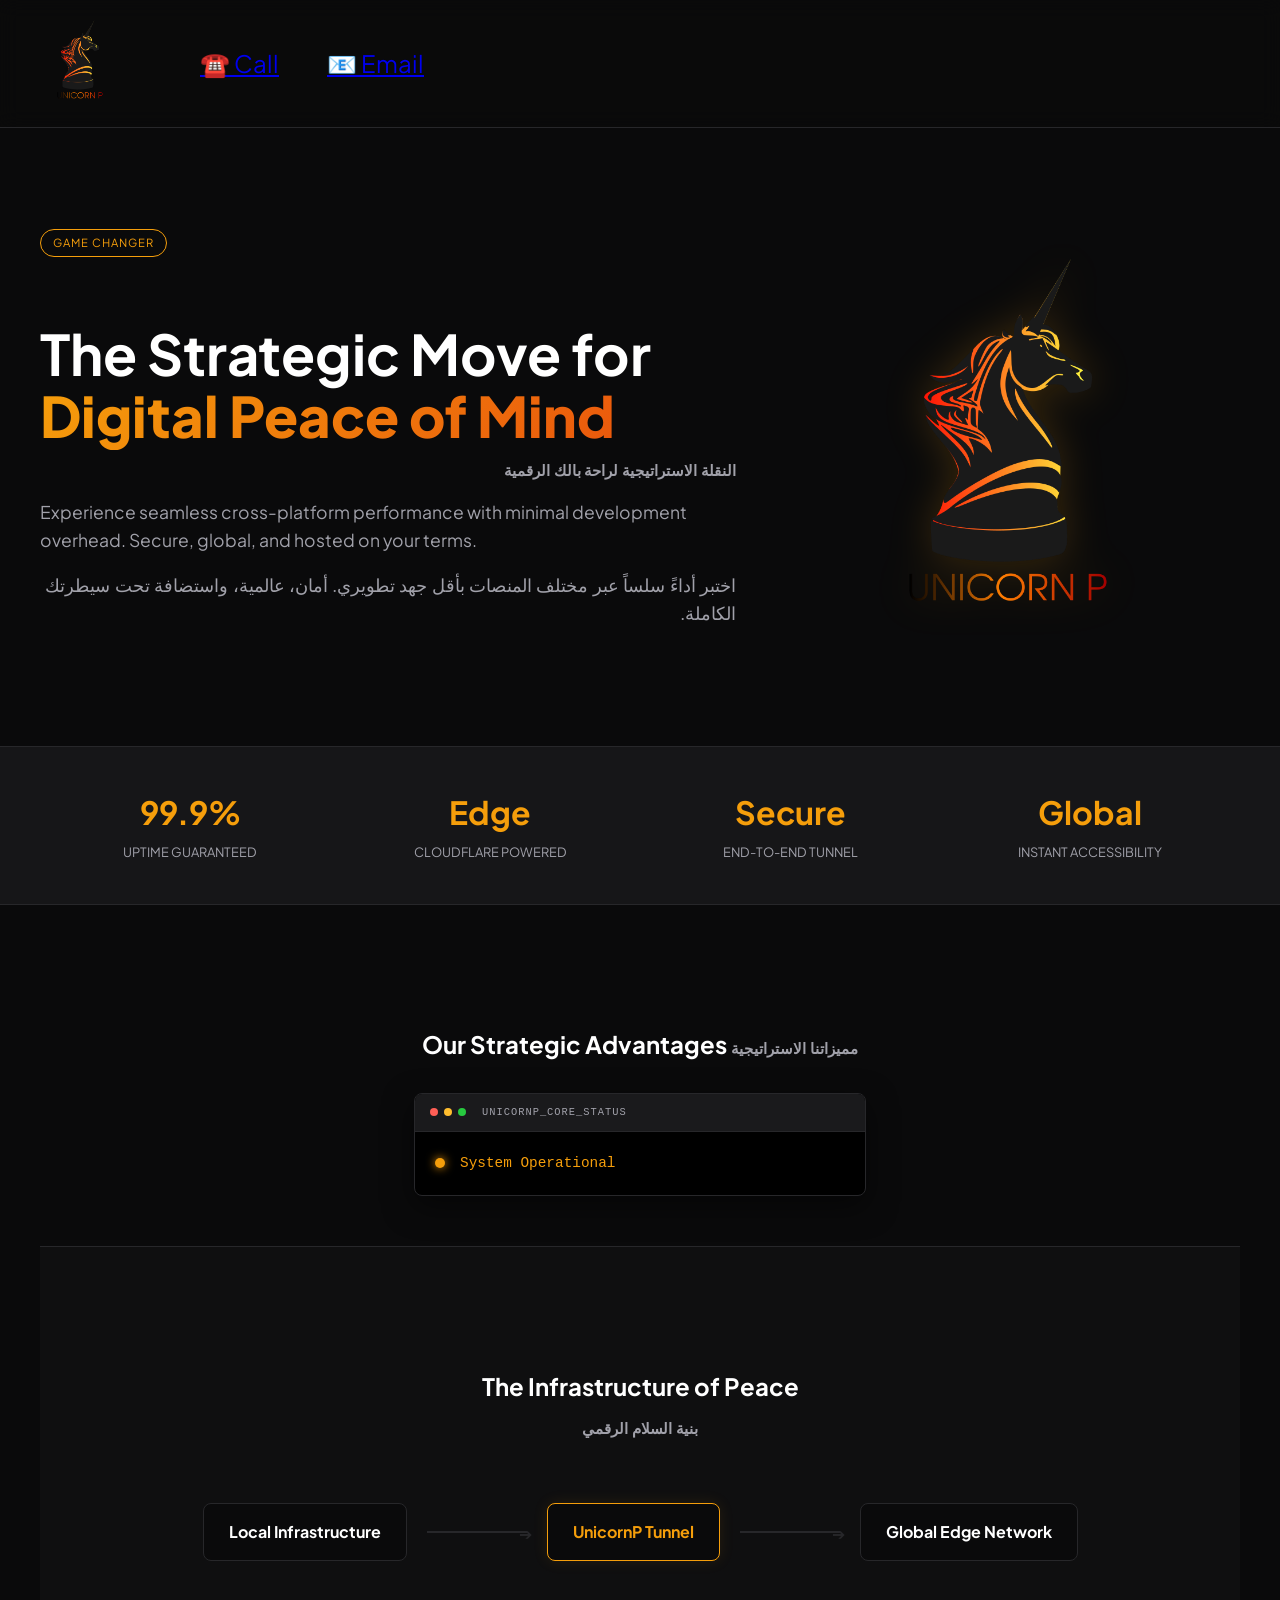
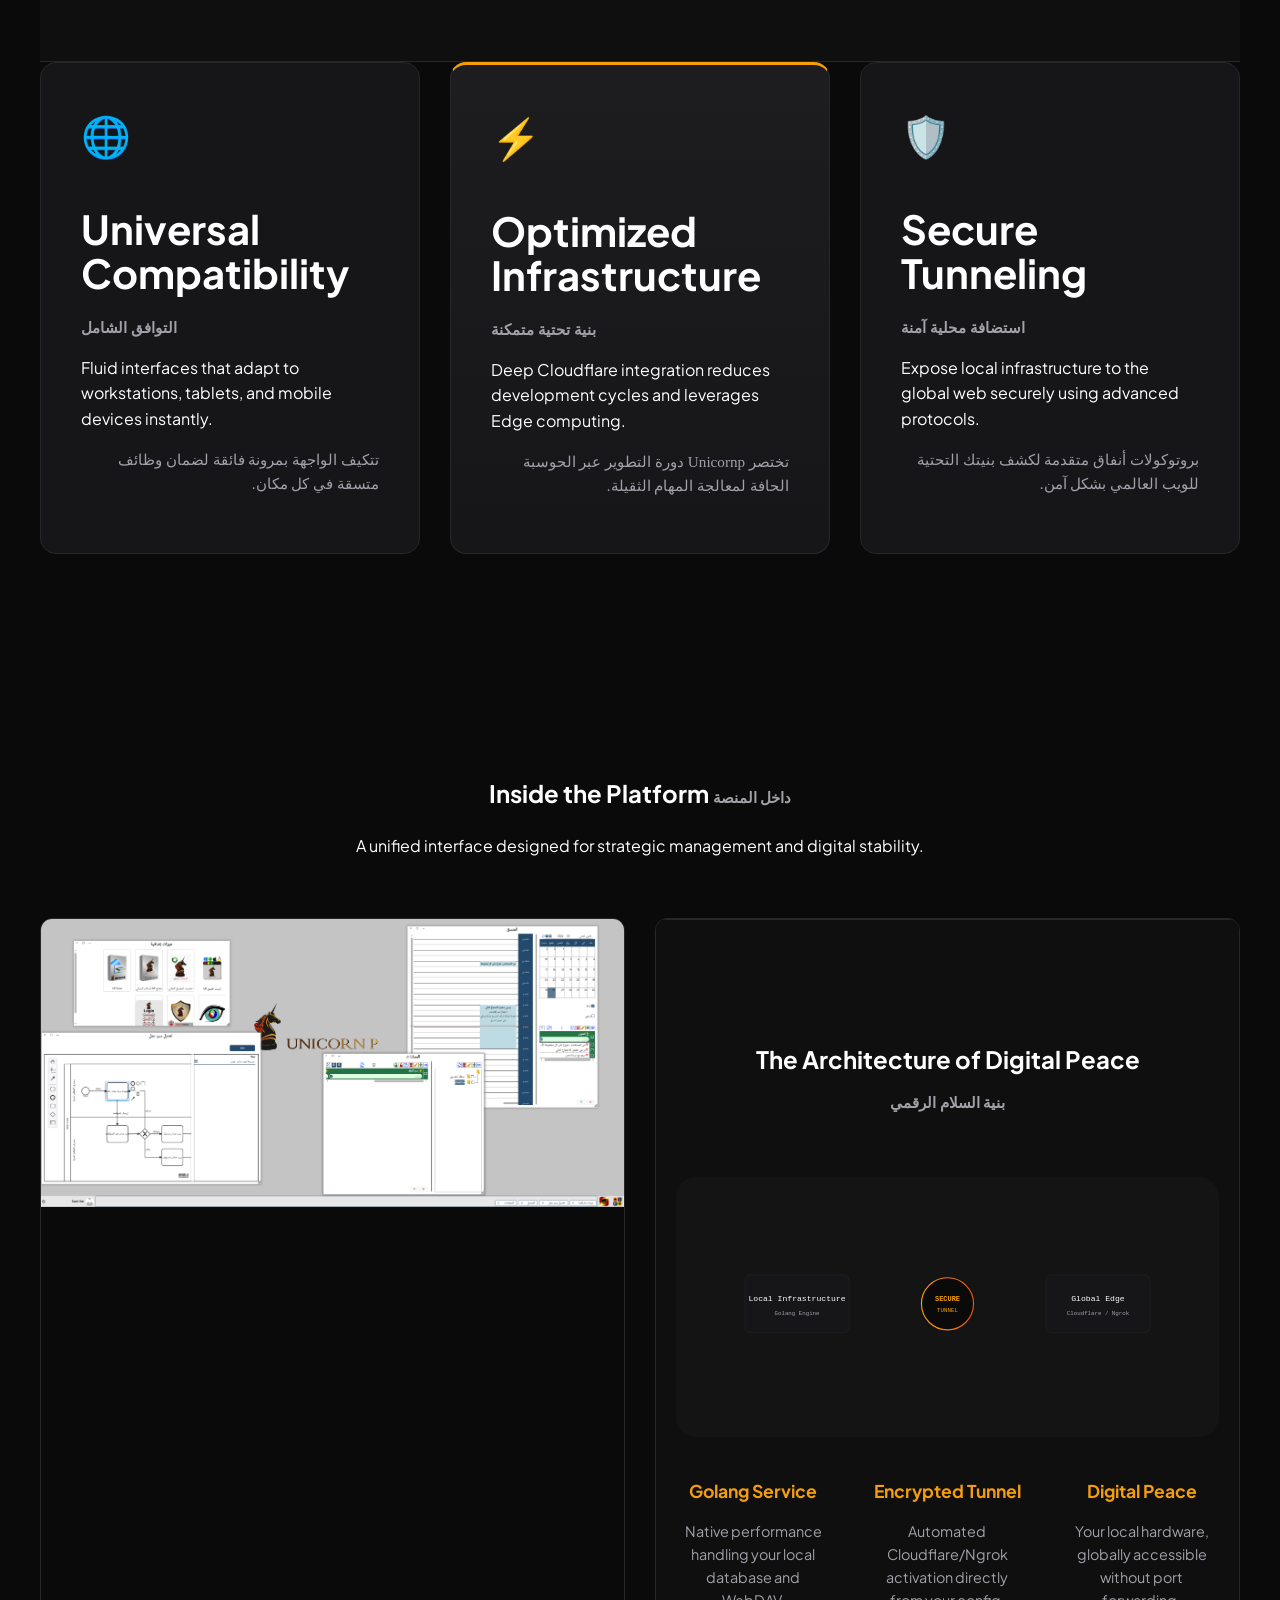
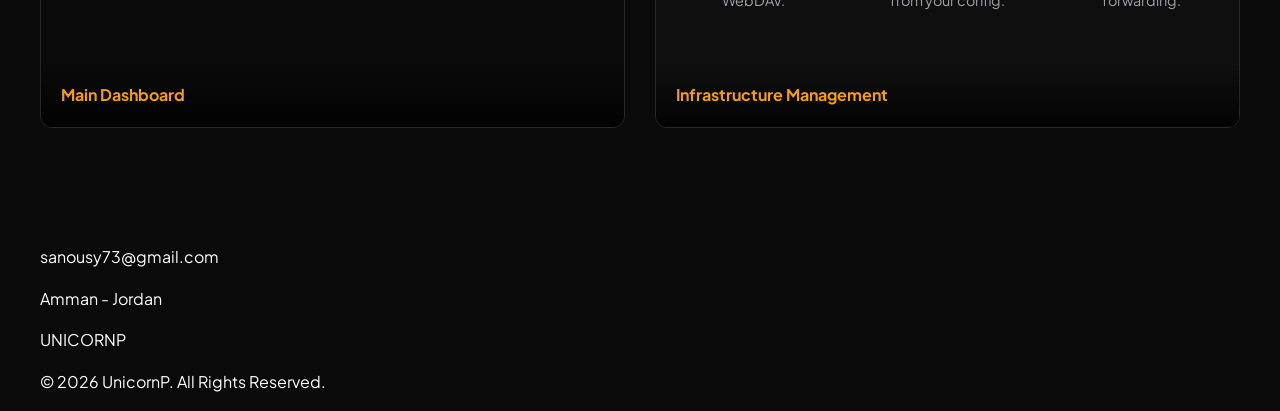
==== overview.html @ 40300f42 "Update: Added documentation engine, PDF legal files, and bilingual footer" ====
<!DOCTYPE html>
<html lang="en">

<head>
    <meta charset="UTF-8">
    <meta name="viewport" content="width=device-width, initial-scale=1.0">
    <title>UnicornP | Digital Peace of Mind</title>
    <meta name="title" content="UnicornP | The Strategic Game Changer">
    <meta name="description"
        content="Strategic infrastructure and digital stability powered by Golang. Experience total peace of mind.">

    <meta property="og:type" content="website">
    <meta property="og:url" content="https://up.sanousy.dev/">
    <meta property="og:title" content="UnicornP | Strategic Digital Infrastructure">
    <meta property="og:description"
        content="Providing peace of mind through optimized, secure tunneling and high-performance Go architecture.">
    <meta property="og:image" content="https://up.sanousy.dev/upicon.png">

    <meta property="twitter:card" content="summary_large_image">
    <meta property="twitter:url" content="https://up.sanousy.dev/">
    <meta property="twitter:title" content="UnicornP | The Strategic Game Changer">
    <meta property="twitter:description" content="Infrastructure on your terms. Local power, global reach.">
    <meta property="twitter:image" content="https://up.sanousy.dev/upicon.png">
    <link rel="stylesheet" href="style.css">
    <link
        href="https://fonts.googleapis.com/css2?family=Plus+Jakarta+Sans:wght@400;700;800&family=Noto+Sans+Arabic:wght@400;700&display=swap"
        rel="stylesheet">
</head>

<body class="dark-theme">

    <nav class="navbar">
        <div class="container">
            <a href="/">
                <div class="logo-area" style="width:10em;">
                    <img src="upicon.png" alt="UnicornP" class="main-logo">
                    <!-- <div class="logo-text">UNICORN<span>P</span></div> -->
                </div>
            </a>
            <div class="nav-cta">
                <!-- <button id="lang-toggle" class="btn-lang">العربية</button> -->
                <a href="tel:+962788631286" class="phone-link">☎️ Call </a>
                <a href="email:sanousy73@gmail.com"> 📧 Email</a>
            </div>
        </div>
    </nav>

    <section class="hero">
        <div class="container hero-grid">
            <div class="hero-text">
                <div class="badge">Game Changer</div>
                <h1>The Strategic Move for <span class="accent-text">Digital Peace of Mind</span></h1>
                <h2 class="arabic">النقلة الاستراتيجية لراحة بالك الرقمية</h2>
                <p>Experience seamless cross-platform performance with minimal development overhead. Secure, global, and
                    hosted on your terms.</p>
                <p class="arabic">اختبر أداءً سلساً عبر مختلف المنصات بأقل جهد تطويري. أمان، عالمية، واستضافة تحت سيطرتك
                    الكاملة.</p>
                <div class="hero-actions">
                    <!-- <a href="https://wa.me/962788631286?text=I%20am%20interested%20in%20a%20UnicornP%20demo"
                        class="btn-primary" target="_blank">Request Demo (WhatsApp)</a> -->

                    <!-- <a href="https://demo.sanousy.dev/ui/" class="btn-secondary">Online Demo </a> -->
                </div>
            </div>
            <div class="hero-visual">
                <div class="knight-container">
                    <img src="upicon.png" alt="Strategy Knight" class="floating-knight">
                    <div class="glow-effect"></div>
                </div>
            </div>
        </div>
    </section>

    <section class="stats-ribbon">
        <div class="container grid-4">
            <div class="stat-box"><strong>99.9%</strong><span>Uptime Guaranteed</span></div>
            <div class="stat-box"><strong>Edge</strong><span>Cloudflare Powered</span></div>
            <div class="stat-box"><strong>Secure</strong><span>End-to-End Tunnel</span></div>
            <div class="stat-box"><strong>Global</strong><span>Instant Accessibility</span></div>
        </div>
    </section>

    <section id="features" class="feature-grid">
        <div class="container">
            <div class="section-header">
                <h2>Our Strategic Advantages <span class="arabic">مميزاتنا الاستراتيجية</span></h2>
            </div>
            <section class="live-monitor">
                <div class="container">
                    <div class="console">
                        <div class="console-header">
                            <span class="dot red"></span><span class="dot yellow"></span><span class="dot green"></span>
                            <span class="title">UNICORNP_CORE_STATUS</span>
                        </div>
                        <div class="console-body">
                            <span class="pulse"></span>
                            <span class="status-msg">System Operational</span>
                        </div>
                    </div>
                </div>
            </section>
            <section class="architecture-visual">
                <div class="container">
                    <div class="section-header">
                        <h2>The Infrastructure of Peace <br><small class="arabic">بنية السلام الرقمي</small></h2>
                    </div>
                    <div class="flow-container">
                        <div class="node">Local Infrastructure</div>
                        <div class="line"></div>
                        <div class="node gold">UnicornP Tunnel</div>
                        <div class="line"></div>
                        <div class="node">Global Edge Network</div>
                    </div>
                </div>
            </section>
            <div class="features-wrapper">
                <div class="feature-card">
                    <div class="card-icon">🌐</div>
                    <h3>Universal Compatibility <br><small class="arabic">التوافق الشامل</small></h3>
                    <p>Fluid interfaces that adapt to workstations, tablets, and mobile devices instantly.</p>
                    <p class="arabic">تتكيف الواجهة بمرونة فائقة لضمان وظائف متسقة في كل مكان.</p>
                </div>

                <div class="feature-card highlighted">
                    <div class="card-icon">⚡</div>
                    <h3>Optimized Infrastructure <br><small class="arabic">بنية تحتية متمكنة</small></h3>
                    <p>Deep Cloudflare integration reduces development cycles and leverages Edge computing.</p>
                    <p class="arabic">تختصر Unicornp دورة التطوير عبر الحوسبة الحافة لمعالجة المهام الثقيلة.</p>
                </div>

                <div class="feature-card">
                    <div class="card-icon">🛡️</div>
                    <h3>Secure Tunneling <br><small class="arabic">استضافة محلية آمنة</small></h3>
                    <p>Expose local infrastructure to the global web securely using advanced protocols.</p>
                    <p class="arabic">بروتوكولات أنفاق متقدمة لكشف بنيتك التحتية للويب العالمي بشكل آمن.</p>
                </div>
            </div>
        </div>
    </section>

    <section id="explore" class="product-showcase">
        <div class="container">
            <div class="section-header">
                <h2>Inside the Platform <span class="arabic">داخل المنصة</span></h2>
                <p>A unified interface designed for strategic management and digital stability.</p>
            </div>
            <div class="gallery-grid">
                <div class="gallery-item">
                    <a href="dashboard.png" target="_blank" rel="noopener noreferrer">
                        <img src="dashboard.png" alt="UnicornP Dashboard">
                        <div class="item-overlay"><span>Main Dashboard</span></div>
                    </a>
                </div>
                <div class="gallery-item">
                    <!-- <img src="image_806e1f.jpg" alt="Infrastructure View"> -->
                    <section class="architecture-visual">
                        <div class="container">
                            <div class="section-header">
                                <h2>The Architecture of Digital Peace <br><small class="arabic">بنية السلام
                                        الرقمي</small></h2>
                            </div>

                            <div class="diagram-wrapper">
                                <svg viewBox="0 0 800 300" xmlns="http://www.w3.org/2000/svg">
                                    <defs>
                                        <linearGradient id="knightGrad" x1="0%" y1="0%" x2="100%" y2="0%">
                                            <stop offset="0%" style="stop-color:#f59e0b;stop-opacity:1" />
                                            <stop offset="100%" style="stop-color:#ea580c;stop-opacity:1" />
                                        </linearGradient>
                                    </defs>

                                    <rect x="50" y="100" width="180" height="100" rx="10" fill="#161618"
                                        stroke="#27272a" />
                                    <text x="140" y="145" fill="#fff" font-family="monospace" font-size="14"
                                        text-anchor="middle">Local Infrastructure</text>
                                    <text x="140" y="170" fill="#a1a1aa" font-family="monospace" font-size="10"
                                        text-anchor="middle">Golang Engine</text>

                                    <path d="M 230 150 L 570 150" stroke="url(#knightGrad)" stroke-width="4"
                                        stroke-dasharray="8,4" fill="none">
                                        <animate attributeName="stroke-dashoffset" from="100" to="0" dur="5s"
                                            repeatCount="indefinite" />
                                    </path>

                                    <circle cx="400" cy="150" r="45" fill="#0a0a0b" stroke="url(#knightGrad)"
                                        stroke-width="2" />
                                    <text x="400" y="145" fill="#f59e0b" font-family="monospace" font-size="12"
                                        text-anchor="middle" font-weight="bold">SECURE</text>
                                    <text x="400" y="165" fill="#f59e0b" font-family="monospace" font-size="10"
                                        text-anchor="middle">TUNNEL</text>

                                    <rect x="570" y="100" width="180" height="100" rx="10" fill="#161618"
                                        stroke="#27272a" />
                                    <text x="660" y="145" fill="#fff" font-family="monospace" font-size="14"
                                        text-anchor="middle">Global Edge</text>
                                    <text x="660" y="170" fill="#a1a1aa" font-family="monospace" font-size="10"
                                        text-anchor="middle">Cloudflare / Ngrok</text>
                                </svg>
                            </div>

                            <div class="tech-labels grid-3">
                                <div class="label-item">
                                    <strong>Golang Service</strong>
                                    <p>Native performance handling your local database and WebDAV.</p>
                                </div>
                                <div class="label-item">
                                    <strong>Encrypted Tunnel</strong>
                                    <p>Automated Cloudflare/Ngrok activation directly from your config.</p>
                                </div>
                                <div class="label-item">
                                    <strong>Digital Peace</strong>
                                    <p>Your local hardware, globally accessible without port forwarding.</p>
                                </div>
                            </div>
                        </div>
                    </section>
                    <div class="item-overlay"><span>Infrastructure Management</span></div>
                </div>
            </div>
        </div>
    </section>

    <footer class="main-footer">
        <div class="container">
            <div class="footer-top">
                <div class="contact-info">
                    <p>sanousy73@gmail.com</p>
                    <p>Amman - Jordan</p>
                </div>
                <div class="footer-logo">UNICORN<span>P</span></div>
            </div>
            <div class="footer-bottom">
                <p>&copy; 2026 UnicornP. All Rights Reserved.</p>
            </div>
        </div>
    </footer>

</body>

</html>
---- style.css ----
:root {
    --bg-dark: #0a0a0b;
    --bg-card: #161618;
    --accent: #f59e0b;
    /* From your logo's mane */
    --accent-gradient: linear-gradient(135deg, #f59e0b, #ea580c);
    --text-white: #ffffff;
    --text-muted: #a1a1aa;
    --border: #27272a;
}

body {
    background-color: var(--bg-dark);
    color: var(--text-white);
    font-family: 'Plus Jakarta Sans', sans-serif;
    margin: 0;
    line-height: 1.6;
}

.arabic {
    font-family: 'Droid Arabic Naskh', serif;
    direction: rtl;
    color: var(--text-muted);
    font-size: 0.95rem;
}

.enbtn {
    font-family: 'Plus Jakarta Sans', sans-serif;
}

.arbtn {
    font-family: 'Droid Arabic Naskh', serif;
}

.container {
    max-width: 1200px;
    margin: 0 auto;
    padding: 0 20px;
}

.nav-cta {
    display: flex;
    flex-grow: 1;
    flex-direction: row;
    /* justify-content: space-evenly; */
    gap: 2em;
    font-size: 1.5em;
}


/* Navbar */
.navbar {
    padding: 20px 0;
    border-bottom: 1px solid var(--border);
    background: rgba(10, 10, 11, 0.8);
    backdrop-filter: blur(10px);
    position: sticky;
    top: 0;
    z-index: 100;
}

.navbar .container {
    display: flex;
    justify-content: space-between;
    align-items: center;
}

.main-logo {
    height: 5em;
}

.logo-text {
    font-weight: 800;
    font-size: 1.4rem;
    margin-left: 10px;
    color: #fff;
}

.logo-text span {
    color: var(--accent);
}

/* Hero */
.hero {
    padding: 100px 0;
    overflow: hidden;
}

.hero-grid {
    display: grid;
    grid-template-columns: 1.2fr 0.8fr;
    gap: 40px;
    align-items: center;
}

.accent-text {
    background: var(--accent-gradient);
    -webkit-background-clip: text;
    -webkit-text-fill-color: transparent;
    font-weight: 800;
}

.badge {
    display: inline-block;
    padding: 4px 12px;
    border: 1px solid var(--accent);
    color: var(--accent);
    border-radius: 20px;
    font-size: 0.7rem;
    text-transform: uppercase;
    margin-bottom: 20px;
    letter-spacing: 1px;
}

h1 {
    font-size: 3.5rem;
    line-height: 1.1;
    margin-bottom: 10px;
}

h3 {
    font-size: 2.5rem;
    line-height: 1.1;
    margin-bottom: 10px;
}

.hero-text p {
    font-size: 1.1rem;
    color: var(--text-muted);
    margin-top: 15px;
}

/* Visuals */
.knight-container {
    position: relative;
    text-align: center;
}

.floating-knight {
    width: 100%;
    max-width: 350px;
    animation: float 6s ease-in-out infinite;
    filter: drop-shadow(0 0 20px rgba(245, 158, 11, 0.2));
}

@keyframes float {

    0%,
    100% {
        transform: translateY(0);
    }

    50% {
        transform: translateY(-20px);
    }
}

/* Stats Bar */
.stats-ribbon {
    padding: 40px 0;
    background: var(--bg-card);
    border-top: 1px solid var(--border);
    border-bottom: 1px solid var(--border);
}

.grid-4 {
    display: grid;
    grid-template-columns: repeat(4, 1fr);
    text-align: center;
}

.stat-box strong {
    display: block;
    font-size: 2rem;
    color: var(--accent);
}

.stat-box span {
    font-size: 0.8rem;
    color: var(--text-muted);
    text-transform: uppercase;
}

/* Feature Cards */
.feature-grid {
    padding: 100px 0;
}

.section-header {
    text-align: center;
    margin-bottom: 60px;
}

.features-wrapper {
    display: grid;
    grid-template-columns: repeat(auto-fit, minmax(300px, 1fr));
    gap: 30px;
}

.feature-card {
    background: var(--bg-card);
    padding: 40px;
    border-radius: 16px;
    border: 1px solid var(--border);
    transition: 0.3s;
}

.feature-card:hover {
    border-color: var(--accent);
    transform: translateY(-5px);
}

.feature-card.highlighted {
    background: linear-gradient(180deg, #1d1d20, #161618);
    border-top: 3px solid var(--accent);
}

.card-icon {
    font-size: 2.5rem;
    margin-bottom: 20px;
}

/* Buttons */
.btn-primary {
    background: var(--accent-gradient);
    color: #fff;
    padding: 14px 28px;
    border-radius: 8px;
    text-decoration: none;
    font-weight: 700;
    display: inline-block;
}

.btn-secondary {
    background-color: black;
    color: #fff;
    text-decoration: none;
    font-size: 1em;
    font-weight: 600;
    margin-left: 20px;
    border-bottom: 2px solid var(--accent);
    padding: 1em;
}

.btn-secondary:disabled {
    border-bottom: 2px solid gray;
}

/* Live Monitor Styling */
.live-monitor {
    padding-bottom: 50px;
}

.console {
    background: #000;
    border: 1px solid var(--border);
    border-radius: 8px;
    max-width: 500px;
    margin: 0 auto;
    overflow: hidden;
    box-shadow: 0 10px 30px rgba(0, 0, 0, 0.5);
}

.console-header {
    background: #1a1a1c;
    padding: 10px 15px;
    display: flex;
    align-items: center;
    border-bottom: 1px solid var(--border);
}

.dot {
    height: 8px;
    width: 8px;
    border-radius: 50%;
    margin-right: 6px;
}

.red {
    background: #ff5f56;
}

.yellow {
    background: #ffbd2e;
}

.green {
    background: #27c93f;
}

.console-header .title {
    font-size: 0.65rem;
    color: var(--text-muted);
    font-family: monospace;
    margin-left: 10px;
    letter-spacing: 1px;
}

.console-body {
    padding: 20px;
    display: flex;
    align-items: center;
    font-family: 'Courier New', Courier, monospace;
}

.pulse {
    height: 10px;
    width: 10px;
    background: var(--accent);
    border-radius: 50%;
    margin-right: 15px;
    box-shadow: 0 0 10px var(--accent);
    animation: pulse-glow 1.5s infinite;
}

.status-msg {
    color: var(--accent);
    font-size: 0.9rem;
    transition: opacity 0.5s ease;
}

@keyframes pulse-glow {
    0% {
        transform: scale(0.95);
        box-shadow: 0 0 0 0 rgba(245, 158, 11, 0.7);
    }

    70% {
        transform: scale(1);
        box-shadow: 0 0 0 10px rgba(245, 158, 11, 0);
    }

    100% {
        transform: scale(0.95);
        box-shadow: 0 0 0 0 rgba(245, 158, 11, 0);
    }
}

/* Live Monitor & Console */
.live-monitor {
    padding-bottom: 50px;
    margin-top: -30px;
}

.console {
    background: #000;
    border: 1px solid var(--border);
    border-radius: 8px;
    max-width: 450px;
    margin: 0 auto;
    overflow: hidden;
    box-shadow: 0 10px 30px rgba(0, 0, 0, 0.5);
}

.console-header {
    background: #1a1a1c;
    padding: 10px 15px;
    display: flex;
    align-items: center;
    border-bottom: 1px solid var(--border);
}

.dot {
    height: 8px;
    width: 8px;
    border-radius: 50%;
    margin-right: 6px;
}

.red {
    background: #ff5f56;
}

.yellow {
    background: #ffbd2e;
}

.green {
    background: #27c93f;
}

.console-header .title {
    font-size: 0.65rem;
    color: var(--text-muted);
    font-family: monospace;
    margin-left: 10px;
}

.console-body {
    padding: 20px;
    display: flex;
    align-items: center;
    font-family: monospace;
}

.pulse {
    height: 10px;
    width: 10px;
    background: var(--accent);
    border-radius: 50%;
    margin-right: 15px;
    box-shadow: 0 0 10px var(--accent);
    animation: pulse-glow 1.5s infinite;
}

.status-msg {
    color: var(--accent);
    font-size: 0.9rem;
    transition: opacity 0.5s ease;
}

@keyframes pulse-glow {
    0% {
        transform: scale(0.95);
        box-shadow: 0 0 0 0 rgba(245, 158, 11, 0.7);
    }

    70% {
        transform: scale(1);
        box-shadow: 0 0 0 10px rgba(245, 158, 11, 0);
    }

    100% {
        transform: scale(0.95);
        box-shadow: 0 0 0 0 rgba(245, 158, 11, 0);
    }
}

/* Architecture Diagram */
.architecture-visual {
    padding: 80px 0;
    background: var(--bg-card);
    text-align: center;
    border-bottom: 1px solid var(--border);
}

.flow-container {
    display: flex;
    align-items: center;
    justify-content: center;
    gap: 20px;
    margin-top: 40px;
}

.node {
    padding: 15px 25px;
    border: 1px solid var(--border);
    border-radius: 8px;
    background: var(--bg-dark);
    font-weight: bold;
}

.node.gold {
    border-color: var(--accent);
    color: var(--accent);
    box-shadow: 0 0 15px rgba(245, 158, 11, 0.1);
}

.line {
    flex-grow: 1;
    height: 2px;
    background: var(--border);
    max-width: 100px;
    position: relative;
}

.line::after {
    content: '➔';
    position: absolute;
    right: -5px;
    top: -10px;
    color: var(--border);
}



.product-showcase {
    padding: 100px 0;
    background: var(--bg-dark);
}

.gallery-grid {
    display: grid;
    grid-template-columns: 1fr 1fr;
    gap: 30px;
    margin-top: 50px;
}

.gallery-item {
    position: relative;
    border-radius: 12px;
    overflow: hidden;
    border: 1px solid var(--border);
    cursor: zoom-in;
}

.gallery-item img {
    width: 100%;
    display: block;
    transition: 0.5s;
}

.gallery-item:hover img {
    transform: scale(1.05);
}

.item-overlay {
    position: absolute;
    bottom: 0;
    left: 0;
    right: 0;
    background: linear-gradient(transparent, rgba(0, 0, 0, 0.8));
    padding: 20px;
    color: var(--accent);
    font-weight: bold;
}


.architecture-visual {
    padding: 100px 0;
    background: #0f0f10;
    border-top: 1px solid var(--border);
}

.diagram-wrapper {
    max-width: 900px;
    margin: 0 auto;
    padding: 40px;
    background: rgba(255, 255, 255, 0.02);
    border-radius: 20px;
}

.tech-labels {
    display: grid;
    grid-template-columns: repeat(3, 1fr);
    gap: 40px;
    margin-top: 40px;
    text-align: center;
}

.label-item strong {
    color: var(--accent);
    display: block;
    margin-bottom: 10px;
    font-size: 1.1rem;
}

.label-item p {
    font-size: 0.9rem;
    color: var(--text-muted);
}

.doc-link {
    display: block;
    padding: 15px;
    background: var(--bg-dark);
    border: 1px solid var(--border);
    border-radius: 6px;
    text-decoration: none;
    color: var(--text-white);
    transition: 0.3s;
    font-size: 0.9rem;
}

.doc-link:hover {
    border-color: var(--accent);
    background: rgba(245, 158, 11, 0.05);
}

.legal-section ul li {
    margin-bottom: 12px;
}

.legal-section a {
    color: var(--text-muted);
    text-decoration: none;
    transition: 0.2s;
}

.grid-container a {
    margin-left: 1em;
    margin-right: 1em;
    font-size: 1.2em;
}

.legal-section a:hover {
    color: var(--accent);
}

.markdown-body {
    color: var(--text-white);
    line-height: 1.8;
}

.markdown-body h1,
.markdown-body h2,
.markdown-body h4,
.markdown-body h4 {
    color: var(--accent);
    border-bottom: 1px solid var(--border);
    padding-bottom: 10px;
    margin-top: 30px;
}


.markdown-body code {
    background: #1e1e20;
    padding: 2px 6px;
    border-radius: 4px;
    font-family: 'Courier New', monospace;
    color: #e5e7eb;
}

.markdown-body pre {
    background: #000;
    padding: 20px;
    border-radius: 8px;
    border: 1px solid var(--border);
    overflow-x: auto;
}

.markdown-body blockquote {
    border-left: 4px solid var(--accent);
    padding-left: 20px;
    margin: 20px 0;
    color: var(--text-muted);
    font-style: italic;
}
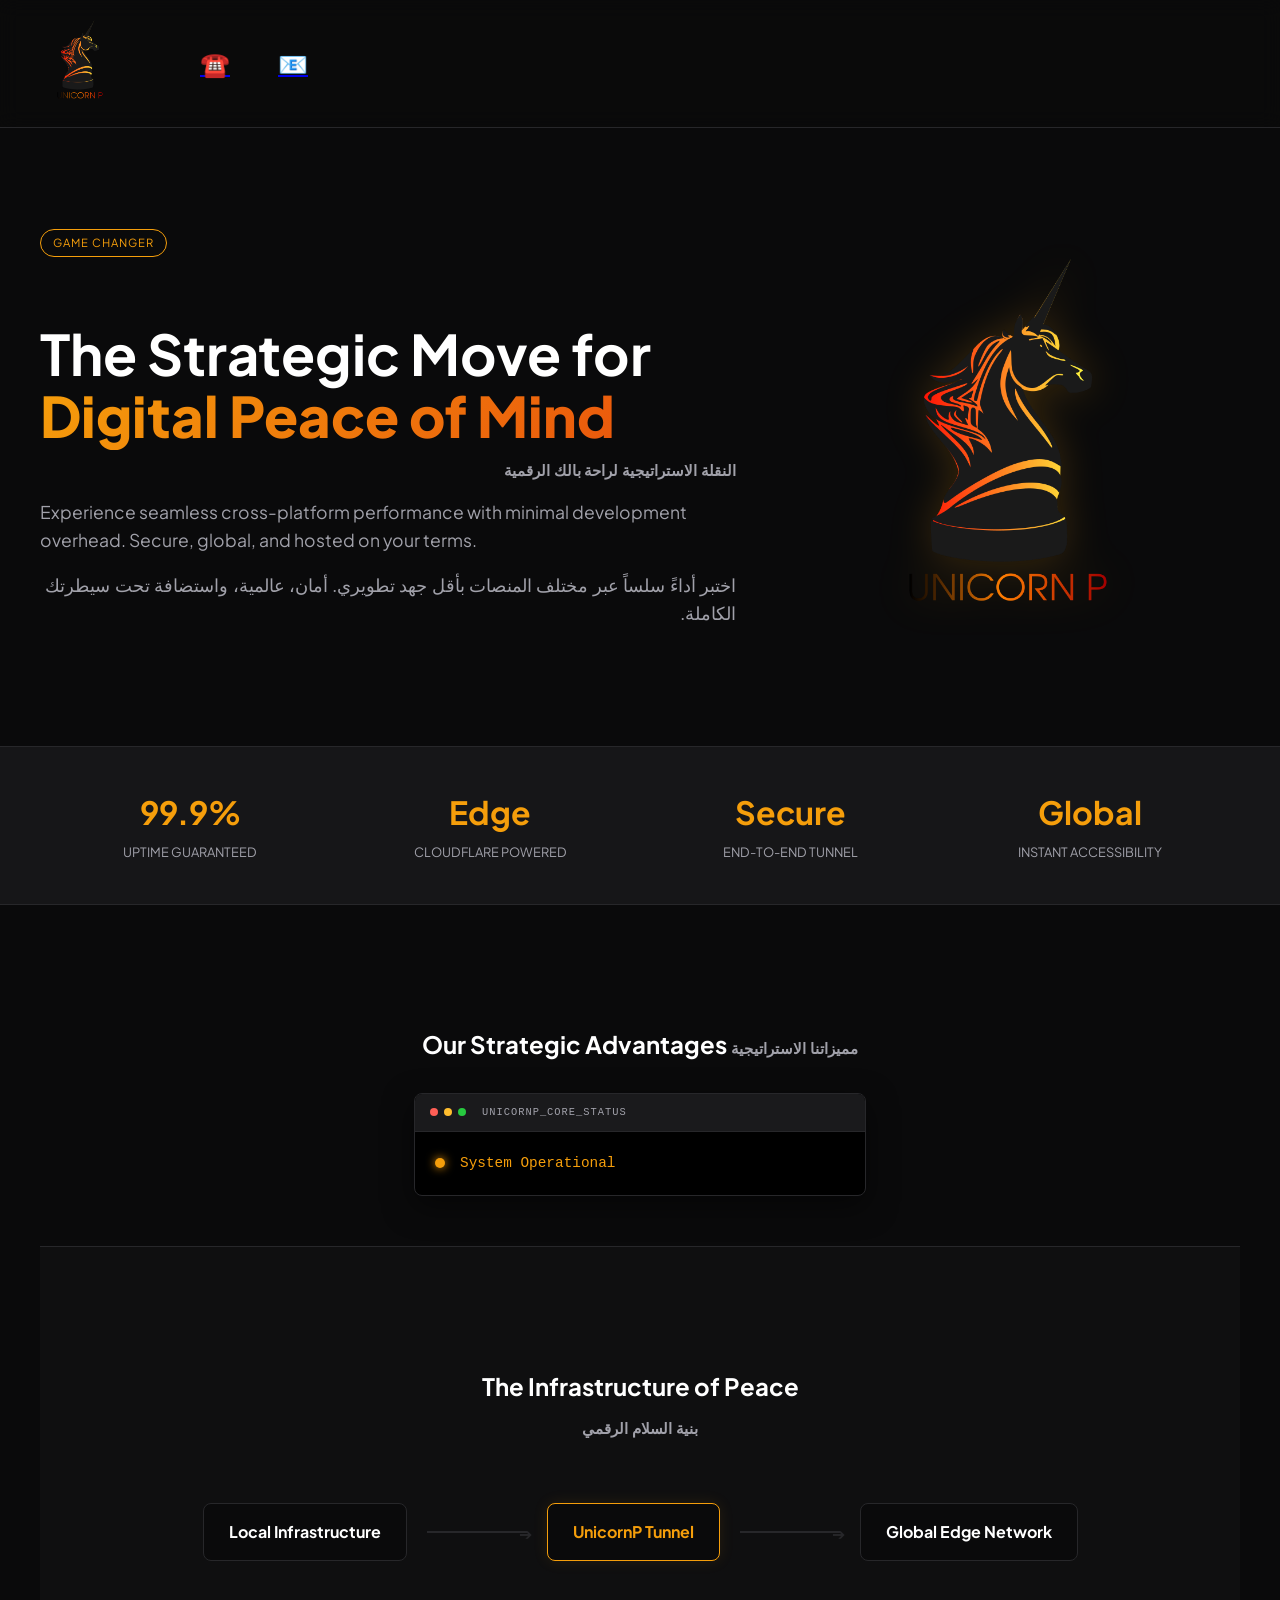
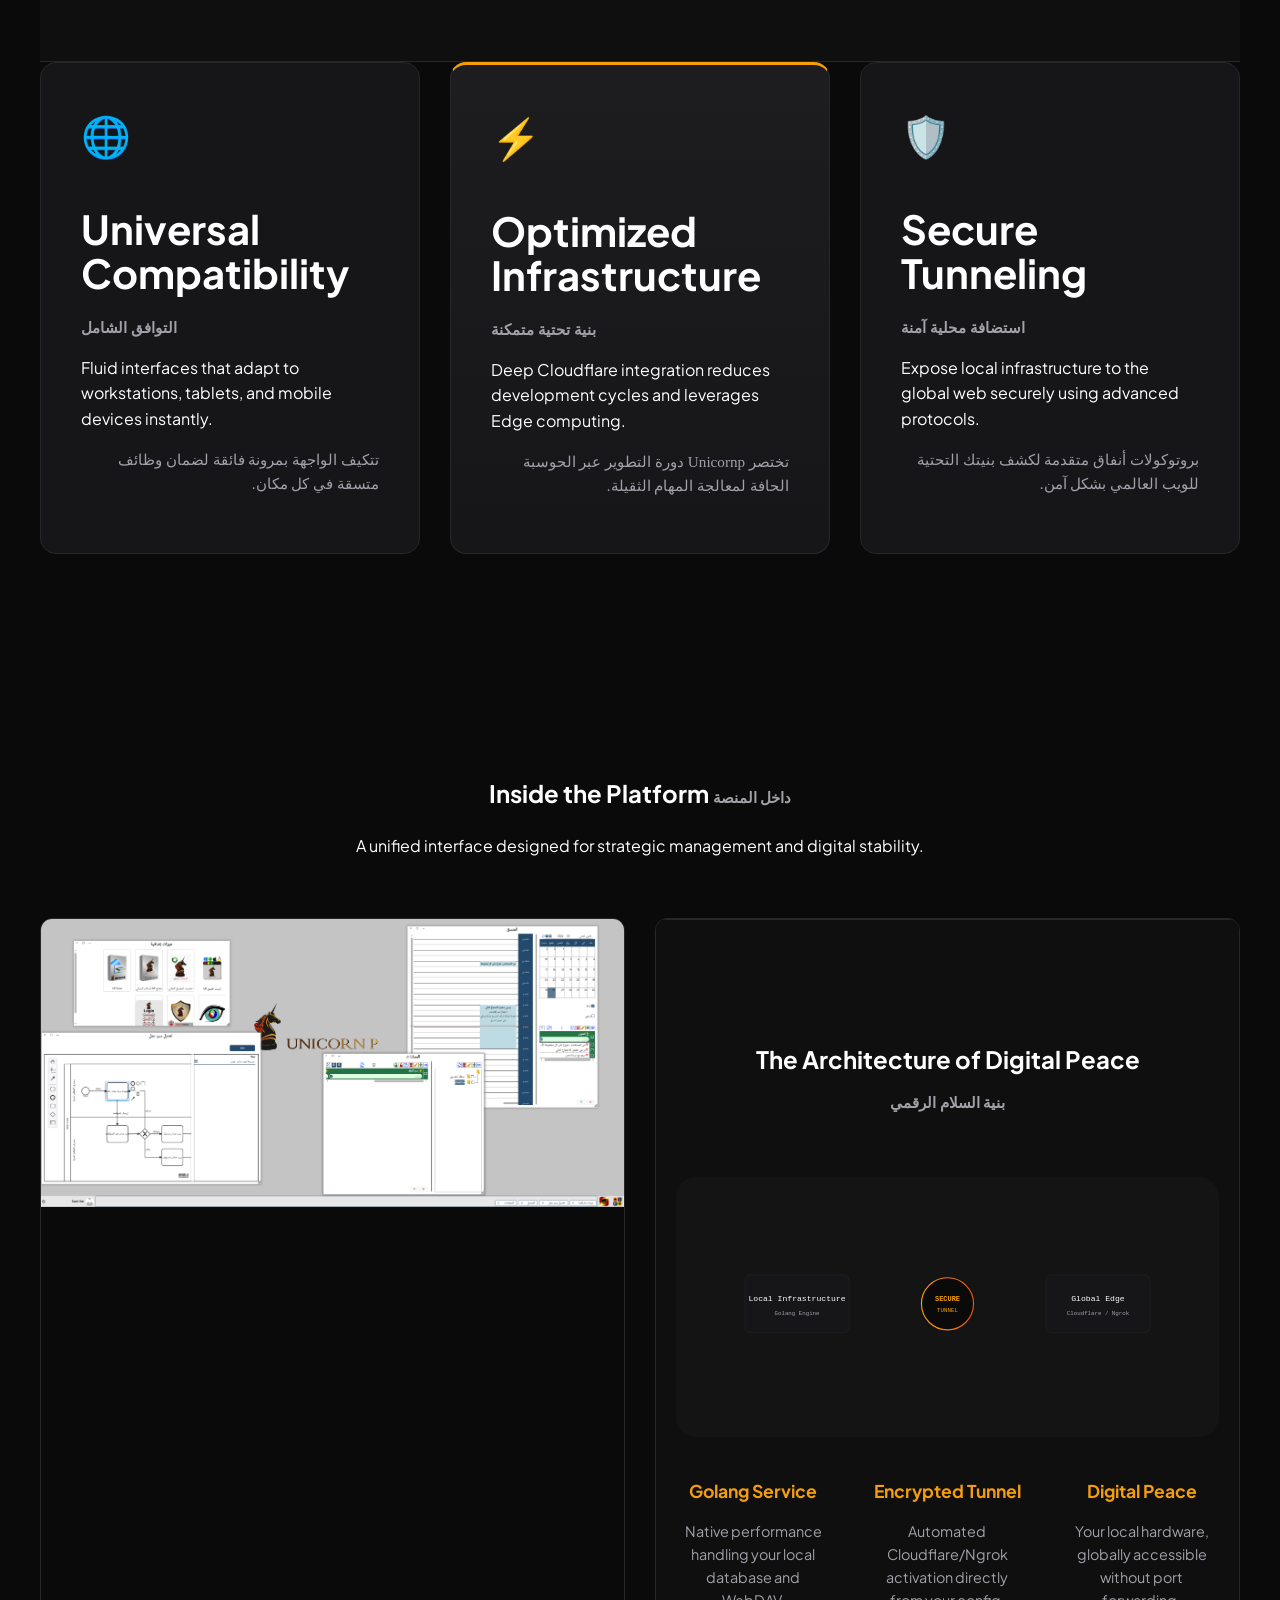
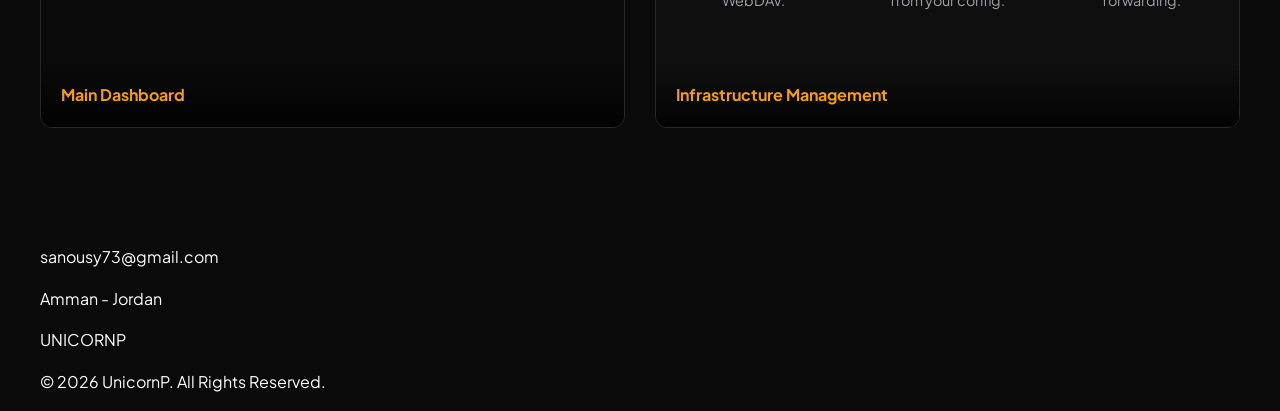
==== commit 3e785688: "Update: Added documentation engine, PDF legal files, and bilingual footer" ====
--- a/overview.html
+++ b/overview.html
@@ -39,8 +39,8 @@
             </a>
             <div class="nav-cta">
                 <!-- <button id="lang-toggle" class="btn-lang">العربية</button> -->
-                <a href="tel:+962788631286" class="phone-link">☎️ Call </a>
-                <a href="email:sanousy73@gmail.com"> 📧 Email</a>
+                <a href="tel:+962788631286" class="phone-link">☎️</a>
+                <a href="email:sanousy73@gmail.com"> 📧</a>
             </div>
         </div>
     </nav>
